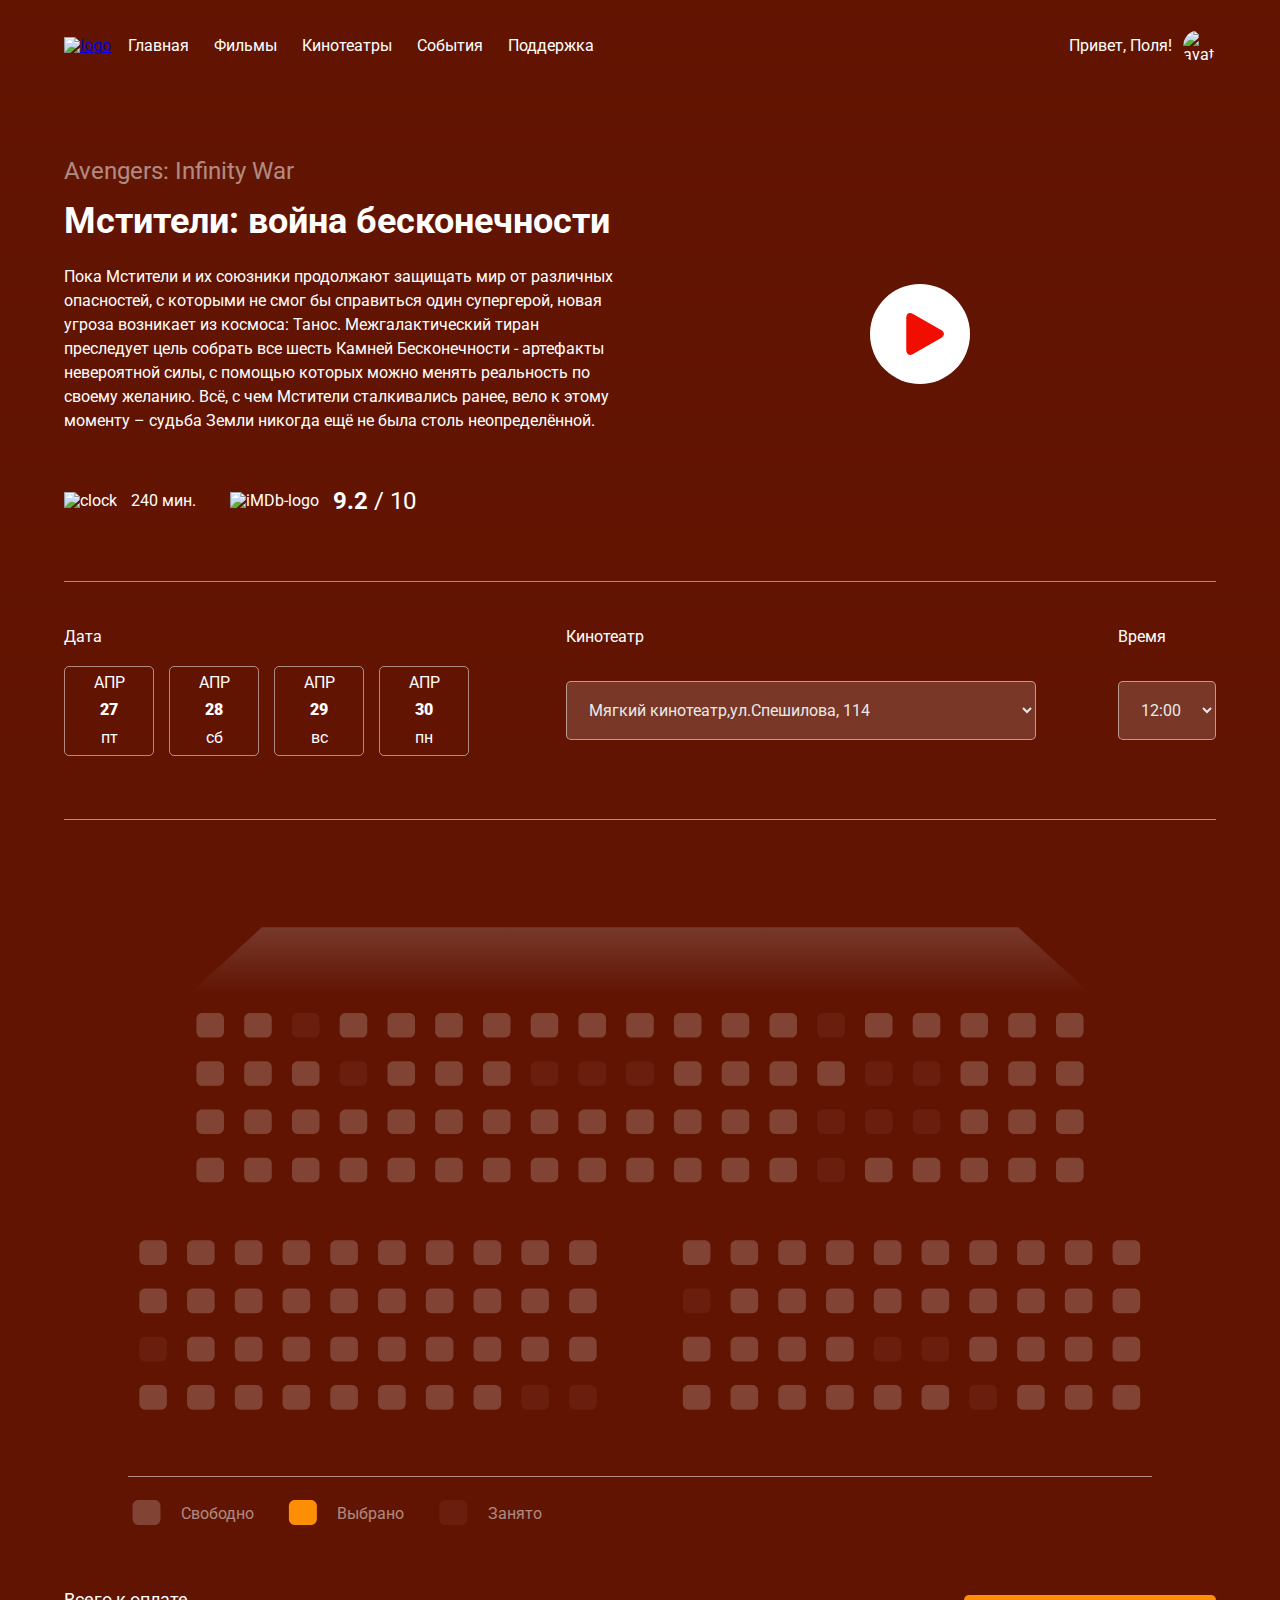
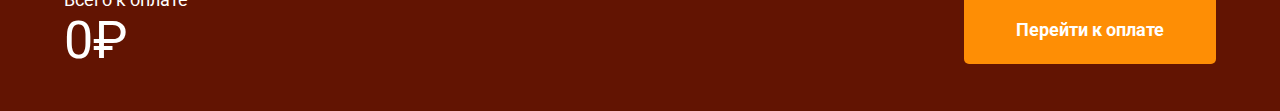
==== index.html @ c2a2f1db "4 урок" ====
<!DOCTYPE html>
<html lang="en">
<head>
	<meta charset="UTF-8">
	<meta name="viewport" content="width=device-width, initial-scale=1.0">
	<title>Online Cinema</title>
	<link rel="stylesheet" href="CSS/style.css">
	<link rel="stylesheet" href="CSS/normalize.css">

	<link rel="stylesheet" href="CSS/videotube.min.css"/>

	<link rel="preconnect" href="https://fonts.googleapis.com">
	<link rel="preconnect" href="https://fonts.gstatic.com" crossorigin>
	<link href="https://fonts.googleapis.com/css2?family=Roboto&display=swap" rel="stylesheet">
</head>
<body>
	<header class="header">
		<div class="navbar container">
			<a href="#">
				<img src="IMG/logo.svg" alt="logo">
			</a>

			<nav class="nav">
				<button class="m-menu">
					<svg width="25" height="14" viewBox="0 0 25 14" fill="none"
						 xmlns="http://www.w3.org/2000/svg">
						<line y1="0.5" x2="20" y2="0.5" stroke="white" />
						<line y1="5.5" x2="20" y2="5.5" stroke="white" />
						<line y1="10.5" x2="20" y2="10.5" stroke="white" />
					</svg>
					<span>Меню</span>
				</button>

				<ul class="menu">
					<li class="menu-item">
						<a href="#" class="menu-link">Главная</a>
					</li>
					<li class="menu-item">
						<a href="#" class="menu-link">Фильмы</a>
					</li>
					<li class="menu-item">
						<a href="#" class="menu-link">Кинотеатры</a>
					</li>
					<li class="menu-item">
						<a href="#" class="menu-link">События</a>
					</li>
					<li class="menu-item">
						<a href="#" class="menu-link">Поддержка</a>
					</li>
				</ul>
			</nav>
			<div class="user">
				<span class="">Привет, Поля!</span>
				<img class="avatar" src="IMG/мой_фотыч.jpg" alt="avatar">
			</div>
		</div>
		<!-- /.navbar -->
		<div class="film container">
			<div class="film-info">
				<small class="film-title-small"> Avengers: Infinity War</small>
				<h1 class="film-title">Мстители: война бесконечности</h1>
				<p class="film-description">
					Пока Мстители и их союзники продолжают защищать мир от различных опасностей, с которыми не смог бы справиться один супергерой, новая угроза возникает из космоса: Танос. Межгалактический тиран преследует цель собрать все шесть Камней Бесконечности - артефакты невероятной силы, с помощью которых можно менять реальность по своему желанию. Всё, с чем Мстители сталкивались ранее, вело к этому моменту – судьба Земли никогда ещё не была столь неопределённой.
				</p>
				<div class="film-details">
					<div class="time">
						<img src="IMG/clock.svg" alt="clock" class="time-icon" />
						<span class="time-counter">240 мин.</span>
					</div>
					<div class="rating">
						<img src="IMG/iMBb.png" alt="iMDb-logo" class="rating-icon">
						<span class="rating-counter">
							<strong class="rating-current">9.2</strong> / 10
						</span>
					</div>
				</div>
			</div>
			<!-- /.film-info -->

			<a href="https://www.youtube.com/watch?v=6SImf4Srjmg" class="film-trailer tube">
				<svg width="100" height="100" viewBox="0 0 100 100" fill="none" xmlns="http://www.w3.org/2000/svg">
					<circle cx="50" cy="50" r="50" fill="white" />
					<g clip-path="url(#clip0_1_158)">
						<path d="M43.0758 30.0033C39.3071 27.8416 36.2518 29.6125 36.2518 33.9556V66.0059C36.2518 70.3533 39.3071 72.1219 43.0758 69.9623L71.0893 53.8967C74.8592 51.7342 74.8592 48.2306 71.0893 46.0686L43.0758 30.0033Z" fill="#F20D01" />
					</g>
					<defs>
						<clipPath id="clip0_1_158">
							<rect width="41.8013" height="41.8013" fill="white" transform="translate(34.1837 29.0816)" />
						</clipPath>
					</defs>
				</svg>
			</a>
		</div>
		<!-- /.film -->
		<div class="session container">
			<div class="session-date">
				<span class="session-label">Дата</span>
				<div class="session-date-block">
					<div class="session-date-item">
						<span class="session-month">АПР</span>
						<span class="session-day">27</span>
						<span class="session-week">пт</span>
					</div>
					<div class="session-date-item">
						<span class="session-month">АПР</span>
						<span class="session-day">28</span>
						<span class="session-week">сб</span>
					</div>
					<div class="session-date-item">
						<span class="session-month">АПР</span>
						<span class="session-day">29</span>
						<span class="session-week">вс</span>
					</div>
					<div class="session-date-item">
						<span class="session-month">АПР</span>
						<span class="session-day">30</span>
						<span class="session-week">пн</span>
					</div>
				</div>
			</div>
			<!-- /.date -->
			<div class="session-sinema">
				<span class="session-label">Кинотеатр</span>
				<select class="select select-cinema" name="cinema">
					<option value="Мягкий кинотеатр,ул.Спешилова, 114">
						Мягкий кинотеатр,ул.Спешилова, 114
					</option>
					<option value="Киномакс, ул. Мира, 41/1">
						Киномакс, ул. Мира, 41/1
					</option>
					<option value=" 7D Avatar, ш. Космонавтов, 162Б">
						7D Avatar, ш. Космонавтов, 162Б
					</option>
				</select>
			</div>
			<!-- /.sinema -->
			<div class="session-time">
				<span class="session-label">Время</span>
				<select class="select select-time" name="time">
					<option value="12:00">12:00</option>
					<option value="16:30">16:30</option>
					<option value="17:30">17:30</option>
					<option value="22:00">22:00</option>
				</select>
			</div>
			<!-- /.session-time -->
		</div>
		<!-- /.session -->
	</header>
	<div class="scheme container">
		<svg class="scheme-svg"
			 viewBox="0 0 1170 600"
			 fill="none"
			 xmlns="http://www.w3.org/2000/svg">
			<path class="light"
				  d="M128 115L201.04 48H968.96L1042 115H128Z"
				  fill="url(#paint0_linear_13_374)" />
			<line x1="76" y1="43" x2="1094" y2="43" />
			<path d="M140.5 135C137.186 135 134.5 137.686 134.5 141V154C134.5 157.314 137.186 160 140.5 	160H156.5C159.814 160 162.5 157.314 162.5 154V141C162.5 137.686 159.814 135 156.5 135H140.5Z" />
			<path d="M189 135C185.686 135 183 137.686 183 141V154C183 157.314 185.686 160 189 160H205C208.314 160 211 157.314 211 154V141C211 137.686 208.314 135 205 135H189Z" />
			<path class="booked" d="M237.5 135C234.186 135 231.5 137.686 231.5 141V154C231.5 157.314 234.186 160 237.5 160H253.5C256.814 160 259.5 157.314 259.5 154V141C259.5 137.686 256.814 135 253.5 135H237.5Z" />
			<path d="M286 135C282.686 135 280 137.686 280 141V154C280 157.314 282.686 160 286 160H302C305.314 160 308 157.314 308 154V141C308 137.686 305.314 135 302 135H286Z" />
			<path d="M334.5 135C331.186 135 328.5 137.686 328.5 141V154C328.5 157.314 331.186 160 334.5 160H350.5C353.814 160 356.5 157.314 356.5 154V141C356.5 137.686 353.814 135 350.5 135H334.5Z" />
			<path d="M383 135C379.686 135 377 137.686 377 141V154C377 157.314 379.686 160 383 160H399C402.314 160 405 157.314 405 154V141C405 137.686 402.314 135 399 135H383Z" />
			<path d="M431.5 135C428.186 135 425.5 137.686 425.5 141V154C425.5 157.314 428.186 160 431.5 160H447.5C450.814 160 453.5 157.314 453.5 154V141C453.5 137.686 450.814 135 447.5 135H431.5Z" />
			<path d="M480 135C476.686 135 474 137.686 474 141V154C474 157.314 476.686 160 480 160H496C499.314 160 502 157.314 502 154V141C502 137.686 499.314 135 496 135H480Z" />
			<path d="M528.5 135C525.186 135 522.5 137.686 522.5 141V154C522.5 157.314 525.186 160 528.5 160H544.5C547.814 160 550.5 157.314 550.5 154V141C550.5 137.686 547.814 135 544.5 135H528.5Z" />
			<path d="M577 135C573.686 135 571 137.686 571 141V154C571 157.314 573.686 160 577 160H593C596.314 160 599 157.314 599 154V141C599 137.686 596.314 135 593 135H577Z" />
			<path d="M625.5 135C622.186 135 619.5 137.686 619.5 141V154C619.5 157.314 622.186 160 625.5 160H641.5C644.814 160 647.5 157.314 647.5 154V141C647.5 137.686 644.814 135 641.5 135H625.5Z" />
			<path d="M674 135C670.686 135 668 137.686 668 141V154C668 157.314 670.686 160 674 160H690C693.314 160 696 157.314 696 154V141C696 137.686 693.314 135 690 135H674Z" />
			<path d="M722.5 135C719.186 135 716.5 137.686 716.5 141V154C716.5 157.314 719.186 160 722.5 160H738.5C741.814 160 744.5 157.314 744.5 154V141C744.5 137.686 741.814 135 738.5 135H722.5Z" />
			<path class="booked" d="M771 135C767.686 135 765 137.686 765 141V154C765 157.314 767.686 160 771 160H787C790.314 160 793 157.314 793 154V141C793 137.686 790.314 135 787 135H771Z" />
			<path d="M819.5 135C816.186 135 813.5 137.686 813.5 141V154C813.5 157.314 816.186 160 819.5 160H835.5C838.814 160 841.5 157.314 841.5 154V141C841.5 137.686 838.814 135 835.5 135H819.5Z" />
			<path d="M868 135C864.686 135 862 137.686 862 141V154C862 157.314 864.686 160 868 160H884C887.314 160 890 157.314 890 154V141C890 137.686 887.314 135 884 135H868Z" />
			<path d="M916.5 135C913.186 135 910.5 137.686 910.5 141V154C910.5 157.314 913.186 160 916.5 160H932.5C935.814 160 938.5 157.314 938.5 154V141C938.5 137.686 935.814 135 932.5 135H916.5Z" />
			<path d="M965 135C961.686 135 959 137.686 959 141V154C959 157.314 961.686 160 965 160H981C984.314 160 987 157.314 987 154V141C987 137.686 984.314 135 981 135H965Z" />
			<path d="M1013.5 135C1010.19 135 1007.5 137.686 1007.5 141V154C1007.5 157.314 1010.19 160 1013.5 160H1029.5C1032.81 160 1035.5 157.314 1035.5 154V141C1035.5 137.686 1032.81 135 1029.5 135H1013.5Z" />
			<path d="M140.5 184C137.186 184 134.5 186.686 134.5 190V203C134.5 206.314 137.186 209 140.5 209H156.5C159.814 209 162.5 206.314 162.5 203V190C162.5 186.686 159.814 184 156.5 184H140.5Z" />
			<path d="M189 184C185.686 184 183 186.686 183 190V203C183 206.314 185.686 209 189 209H205C208.314 209 211 206.314 211 203V190C211 186.686 208.314 184 205 184H189Z" />
			<path d="M237.5 184C234.186 184 231.5 186.686 231.5 190V203C231.5 206.314 234.186 209 237.5 209H253.5C256.814 209 259.5 206.314 259.5 203V190C259.5 186.686 256.814 184 253.5 184H237.5Z" />
			<path class="booked" d="M286 184C282.686 184 280 186.686 280 190V203C280 206.314 282.686 209 286 209H302C305.314 209 308 206.314 308 203V190C308 186.686 305.314 184 302 184H286Z" />
			<path d="M334.5 184C331.186 184 328.5 186.686 328.5 190V203C328.5 206.314 331.186 209 334.5 209H350.5C353.814 209 356.5 206.314 356.5 203V190C356.5 186.686 353.814 184 350.5 184H334.5Z" />
			<path d="M383 184C379.686 184 377 186.686 377 190V203C377 206.314 379.686 209 383 209H399C402.314 209 405 206.314 405 203V190C405 186.686 402.314 184 399 184H383Z" />
			<path d="M431.5 184C428.186 184 425.5 186.686 425.5 190V203C425.5 206.314 428.186 209 431.5 209H447.5C450.814 209 453.5 206.314 453.5 203V190C453.5 186.686 450.814 184 447.5 184H431.5Z" />
			<path class="booked" d="M480 184C476.686 184 474 186.686 474 190V203C474 206.314 476.686 209 480 209H496C499.314 209 502 206.314 502 203V190C502 186.686 499.314 184 496 184H480Z" />
			<path class="booked" d="M528.5 184C525.186 184 522.5 186.686 522.5 190V203C522.5 206.314 525.186 209 528.5 209H544.5C547.814 209 550.5 206.314 550.5 203V190C550.5 186.686 547.814 184 544.5 184H528.5Z" />
			<path class="booked" d="M577 184C573.686 184 571 186.686 571 190V203C571 206.314 573.686 209 577 209H593C596.314 209 599 206.314 599 203V190C599 186.686 596.314 184 593 184H577Z" />
			<path d="M625.5 184C622.186 184 619.5 186.686 619.5 190V203C619.5 206.314 622.186 209 625.5 209H641.5C644.814 209 647.5 206.314 647.5 203V190C647.5 186.686 644.814 184 641.5 184H625.5Z" />
			<path d="M674 184C670.686 184 668 186.686 668 190V203C668 206.314 670.686 209 674 209H690C693.314 209 696 206.314 696 203V190C696 186.686 693.314 184 690 184H674Z" />
			<path d="M722.5 184C719.186 184 716.5 186.686 716.5 190V203C716.5 206.314 719.186 209 722.5 209H738.5C741.814 209 744.5 206.314 744.5 203V190C744.5 186.686 741.814 184 738.5 184H722.5Z" />
			<path d="M771 184C767.686 184 765 186.686 765 190V203C765 206.314 767.686 209 771 209H787C790.314 209 793 206.314 793 203V190C793 186.686 790.314 184 787 184H771Z" />
			<path class="booked" d="M819.5 184C816.186 184 813.5 186.686 813.5 190V203C813.5 206.314 816.186 209 819.5 209H835.5C838.814 209 841.5 206.314 841.5 203V190C841.5 186.686 838.814 184 835.5 184H819.5Z" />
			<path class="booked" d="M868 184C864.686 184 862 186.686 862 190V203C862 206.314 864.686 209 868 209H884C887.314 209 890 206.314 890 203V190C890 186.686 887.314 184 884 184H868Z" />
			<path d="M916.5 184C913.186 184 910.5 186.686 910.5 190V203C910.5 206.314 913.186 209 916.5 209H932.5C935.814 209 938.5 206.314 938.5 203V190C938.5 186.686 935.814 184 932.5 184H916.5Z" />
			<path d="M965 184C961.686 184 959 186.686 959 190V203C959 206.314 961.686 209 965 209H981C984.314 209 987 206.314 987 203V190C987 186.686 984.314 184 981 184H965Z" />
			<path d="M1013.5 184C1010.19 184 1007.5 186.686 1007.5 190V203C1007.5 206.314 1010.19 209 1013.5 209H1029.5C1032.81 209 1035.5 206.314 1035.5 203V190C1035.5 186.686 1032.81 184 1029.5 184H1013.5Z" />
			<path d="M140.5 233C137.186 233 134.5 235.686 134.5 239V252C134.5 255.314 137.186 258 140.5 258H156.5C159.814 258 162.5 255.314 162.5 252V239C162.5 235.686 159.814 233 156.5 233H140.5Z" />
			<path d="M189 233C185.686 233 183 235.686 183 239V252C183 255.314 185.686 258 189 258H205C208.314 258 211 255.314 211 252V239C211 235.686 208.314 233 205 233H189Z" />
			<path d="M237.5 233C234.186 233 231.5 235.686 231.5 239V252C231.5 255.314 234.186 258 237.5 258H253.5C256.814 258 259.5 255.314 259.5 252V239C259.5 235.686 256.814 233 253.5 233H237.5Z" />
			<path d="M286 233C282.686 233 280 235.686 280 239V252C280 255.314 282.686 258 286 258H302C305.314 258 308 255.314 308 252V239C308 235.686 305.314 233 302 233H286Z" />
			<path d="M334.5 233C331.186 233 328.5 235.686 328.5 239V252C328.5 255.314 331.186 258 334.5 258H350.5C353.814 258 356.5 255.314 356.5 252V239C356.5 235.686 353.814 233 350.5 233H334.5Z" />
			<path d="M383 233C379.686 233 377 235.686 377 239V252C377 255.314 379.686 258 383 258H399C402.314 258 405 255.314 405 252V239C405 235.686 402.314 233 399 233H383Z" />
			<path d="M431.5 233C428.186 233 425.5 235.686 425.5 239V252C425.5 255.314 428.186 258 431.5 258H447.5C450.814 258 453.5 255.314 453.5 252V239C453.5 235.686 450.814 233 447.5 233H431.5Z" />
			<path d="M480 233C476.686 233 474 235.686 474 239V252C474 255.314 476.686 258 480 258H496C499.314 258 502 255.314 502 252V239C502 235.686 499.314 233 496 233H480Z" />
			<path d="M528.5 233C525.186 233 522.5 235.686 522.5 239V252C522.5 255.314 525.186 258 528.5 258H544.5C547.814 258 550.5 255.314 550.5 252V239C550.5 235.686 547.814 233 544.5 233H528.5Z" />
			<path d="M577 233C573.686 233 571 235.686 571 239V252C571 255.314 573.686 258 577 258H593C596.314 258 599 255.314 599 252V239C599 235.686 596.314 233 593 233H577Z" />
			<path d="M625.5 233C622.186 233 619.5 235.686 619.5 239V252C619.5 255.314 622.186 258 625.5 258H641.5C644.814 258 647.5 255.314 647.5 252V239C647.5 235.686 644.814 233 641.5 233H625.5Z" />
			<path d="M674 233C670.686 233 668 235.686 668 239V252C668 255.314 670.686 258 674 258H690C693.314 258 696 255.314 696 252V239C696 235.686 693.314 233 690 233H674Z" />
			<path d="M722.5 233C719.186 233 716.5 235.686 716.5 239V252C716.5 255.314 719.186 258 722.5 258H738.5C741.814 258 744.5 255.314 744.5 252V239C744.5 235.686 741.814 233 738.5 233H722.5Z" />
			<path class="booked" d="M771 233C767.686 233 765 235.686 765 239V252C765 255.314 767.686 258 771 258H787C790.314 258 793 255.314 793 252V239C793 235.686 790.314 233 787 233H771Z" />
			<path class="booked" d="M819.5 233C816.186 233 813.5 235.686 813.5 239V252C813.5 255.314 816.186 258 819.5 258H835.5C838.814 258 841.5 255.314 841.5 252V239C841.5 235.686 838.814 233 835.5 233H819.5Z" />
			<path class="booked" d="M868 233C864.686 233 862 235.686 862 239V252C862 255.314 864.686 258 868 258H884C887.314 258 890 255.314 890 252V239C890 235.686 887.314 233 884 233H868Z" />
			<path d="M916.5 233C913.186 233 910.5 235.686 910.5 239V252C910.5 255.314 913.186 258 916.5 258H932.5C935.814 258 938.5 255.314 938.5 252V239C938.5 235.686 935.814 233 932.5 233H916.5Z" />
			<path d="M965 233C961.686 233 959 235.686 959 239V252C959 255.314 961.686 258 965 258H981C984.314 258 987 255.314 987 252V239C987 235.686 984.314 233 981 233H965Z" />
			<path d="M1013.5 233C1010.19 233 1007.5 235.686 1007.5 239V252C1007.5 255.314 1010.19 258 1013.5 258H1029.5C1032.81 258 1035.5 255.314 1035.5 252V239C1035.5 235.686 1032.81 233 1029.5 233H1013.5Z" />
			<path d="M140.5 282C137.186 282 134.5 284.686 134.5 288V301C134.5 304.314 137.186 307 140.5 307H156.5C159.814 307 162.5 304.314 162.5 301V288C162.5 284.686 159.814 282 156.5 282H140.5Z" />
			<path d="M189 282C185.686 282 183 284.686 183 288V301C183 304.314 185.686 307 189 307H205C208.314 307 211 304.314 211 301V288C211 284.686 208.314 282 205 282H189Z" />
			<path d="M237.5 282C234.186 282 231.5 284.686 231.5 288V301C231.5 304.314 234.186 307 237.5 307H253.5C256.814 307 259.5 304.314 259.5 301V288C259.5 284.686 256.814 282 253.5 282H237.5Z" />
			<path d="M286 282C282.686 282 280 284.686 280 288V301C280 304.314 282.686 307 286 307H302C305.314 307 308 304.314 308 301V288C308 284.686 305.314 282 302 282H286Z" />
			<path d="M334.5 282C331.186 282 328.5 284.686 328.5 288V301C328.5 304.314 331.186 307 334.5 307H350.5C353.814 307 356.5 304.314 356.5 301V288C356.5 284.686 353.814 282 350.5 282H334.5Z" />
			<path d="M383 282C379.686 282 377 284.686 377 288V301C377 304.314 379.686 307 383 307H399C402.314 307 405 304.314 405 301V288C405 284.686 402.314 282 399 282H383Z" />
			<path d="M431.5 282C428.186 282 425.5 284.686 425.5 288V301C425.5 304.314 428.186 307 431.5 307H447.5C450.814 307 453.5 304.314 453.5 301V288C453.5 284.686 450.814 282 447.5 282H431.5Z" />
			<path d="M480 282C476.686 282 474 284.686 474 288V301C474 304.314 476.686 307 480 307H496C499.314 307 502 304.314 502 301V288C502 284.686 499.314 282 496 282H480Z" />
			<path d="M528.5 282C525.186 282 522.5 284.686 522.5 288V301C522.5 304.314 525.186 307 528.5 307H544.5C547.814 307 550.5 304.314 550.5 301V288C550.5 284.686 547.814 282 544.5 282H528.5Z" />
			<path d="M577 282C573.686 282 571 284.686 571 288V301C571 304.314 573.686 307 577 307H593C596.314 307 599 304.314 599 301V288C599 284.686 596.314 282 593 282H577Z" />
			<path d="M625.5 282C622.186 282 619.5 284.686 619.5 288V301C619.5 304.314 622.186 307 625.5 307H641.5C644.814 307 647.5 304.314 647.5 301V288C647.5 284.686 644.814 282 641.5 282H625.5Z" />
			<path d="M674 282C670.686 282 668 284.686 668 288V301C668 304.314 670.686 307 674 307H690C693.314 307 696 304.314 696 301V288C696 284.686 693.314 282 690 282H674Z" />
			<path d="M722.5 282C719.186 282 716.5 284.686 716.5 288V301C716.5 304.314 719.186 307 722.5 307H738.5C741.814 307 744.5 304.314 744.5 301V288C744.5 284.686 741.814 282 738.5 282H722.5Z" />
			<path class="booked" d="M771 282C767.686 282 765 284.686 765 288V301C765 304.314 767.686 307 771 307H787C790.314 307 793 304.314 793 301V288C793 284.686 790.314 282 787 282H771Z" />
			<path d="M819.5 282C816.186 282 813.5 284.686 813.5 288V301C813.5 304.314 816.186 307 819.5 307H835.5C838.814 307 841.5 304.314 841.5 301V288C841.5 284.686 838.814 282 835.5 282H819.5Z" />
			<path d="M868 282C864.686 282 862 284.686 862 288V301C862 304.314 864.686 307 868 307H884C887.314 307 890 304.314 890 301V288C890 284.686 887.314 282 884 282H868Z" />
			<path d="M916.5 282C913.186 282 910.5 284.686 910.5 288V301C910.5 304.314 913.186 307 916.5 307H932.5C935.814 307 938.5 304.314 938.5 301V288C938.5 284.686 935.814 282 932.5 282H916.5Z" />
			<path d="M965 282C961.686 282 959 284.686 959 288V301C959 304.314 961.686 307 965 307H981C984.314 307 987 304.314 987 301V288C987 284.686 984.314 282 981 282H965Z" />
			<path d="M1013.5 282C1010.19 282 1007.5 284.686 1007.5 288V301C1007.5 304.314 1010.19 307 1013.5 307H1029.5C1032.81 307 1035.5 304.314 1035.5 301V288C1035.5 284.686 1032.81 282 1029.5 282H1013.5Z" />
			<path d="M82.5 366C79.1863 366 76.5 368.686 76.5 372V385C76.5 388.314 79.1863 391 82.5 391H98.5C101.814 391 104.5 388.314 104.5 385V372C104.5 368.686 101.814 366 98.5 366H82.5Z" />
			<path d="M131 366C127.686 366 125 368.686 125 372V385C125 388.314 127.686 391 131 391H147C150.314 391 153 388.314 153 385V372C153 368.686 150.314 366 147 366H131Z" />
			<path d="M179.5 366C176.186 366 173.5 368.686 173.5 372V385C173.5 388.314 176.186 391 179.5 391H195.5C198.814 391 201.5 388.314 201.5 385V372C201.5 368.686 198.814 366 195.5 366H179.5Z" />
			<path d="M228 366C224.686 366 222 368.686 222 372V385C222 388.314 224.686 391 228 391H244C247.314 391 250 388.314 250 385V372C250 368.686 247.314 366 244 366H228Z" />
			<path d="M276.5 366C273.186 366 270.5 368.686 270.5 372V385C270.5 388.314 273.186 391 276.5 391H292.5C295.814 391 298.5 388.314 298.5 385V372C298.5 368.686 295.814 366 292.5 366H276.5Z" />
			<path d="M325 366C321.686 366 319 368.686 319 372V385C319 388.314 321.686 391 325 391H341C344.314 391 347 388.314 347 385V372C347 368.686 344.314 366 341 366H325Z" />
			<path d="M373.5 366C370.186 366 367.5 368.686 367.5 372V385C367.5 388.314 370.186 391 373.5 391H389.5C392.814 391 395.5 388.314 395.5 385V372C395.5 368.686 392.814 366 389.5 366H373.5Z" />
			<path d="M422 366C418.686 366 416 368.686 416 372V385C416 388.314 418.686 391 422 391H438C441.314 391 444 388.314 444 385V372C444 368.686 441.314 366 438 366H422Z" />
			<path d="M470.5 366C467.186 366 464.5 368.686 464.5 372V385C464.5 388.314 467.186 391 470.5 391H486.5C489.814 391 492.5 388.314 492.5 385V372C492.5 368.686 489.814 366 486.5 366H470.5Z" />
			<path d="M519 366C515.686 366 513 368.686 513 372V385C513 388.314 515.686 391 519 391H535C538.314 391 541 388.314 541 385V372C541 368.686 538.314 366 535 366H519Z" />
			<path d="M82.5 415C79.1863 415 76.5 417.686 76.5 421V434C76.5 437.314 79.1863 440 82.5 440H98.5C101.814 440 104.5 437.314 104.5 434V421C104.5 417.686 101.814 415 98.5 415H82.5Z" />
			<path d="M131 415C127.686 415 125 417.686 125 421V434C125 437.314 127.686 440 131 440H147C150.314 440 153 437.314 153 434V421C153 417.686 150.314 415 147 415H131Z" />
			<path d="M179.5 415C176.186 415 173.5 417.686 173.5 421V434C173.5 437.314 176.186 440 179.5 440H195.5C198.814 440 201.5 437.314 201.5 434V421C201.5 417.686 198.814 415 195.5 415H179.5Z" />
			<path d="M228 415C224.686 415 222 417.686 222 421V434C222 437.314 224.686 440 228 440H244C247.314 440 250 437.314 250 434V421C250 417.686 247.314 415 244 415H228Z" />
			<path d="M276.5 415C273.186 415 270.5 417.686 270.5 421V434C270.5 437.314 273.186 440 276.5 440H292.5C295.814 440 298.5 437.314 298.5 434V421C298.5 417.686 295.814 415 292.5 415H276.5Z" />
			<path d="M325 415C321.686 415 319 417.686 319 421V434C319 437.314 321.686 440 325 440H341C344.314 440 347 437.314 347 434V421C347 417.686 344.314 415 341 415H325Z" />
			<path d="M373.5 415C370.186 415 367.5 417.686 367.5 421V434C367.5 437.314 370.186 440 373.5 440H389.5C392.814 440 395.5 437.314 395.5 434V421C395.5 417.686 392.814 415 389.5 415H373.5Z" />
			<path d="M422 415C418.686 415 416 417.686 416 421V434C416 437.314 418.686 440 422 440H438C441.314 440 444 437.314 444 434V421C444 417.686 441.314 415 438 415H422Z" />
			<path d="M470.5 415C467.186 415 464.5 417.686 464.5 421V434C464.5 437.314 467.186 440 470.5 440H486.5C489.814 440 492.5 437.314 492.5 434V421C492.5 417.686 489.814 415 486.5 415H470.5Z" />
			<path d="M519 415C515.686 415 513 417.686 513 421V434C513 437.314 515.686 440 519 440H535C538.314 440 541 437.314 541 434V421C541 417.686 538.314 415 535 415H519Z" />
			<path class="booked" d="M82.5 464C79.1863 464 76.5 466.686 76.5 470V483C76.5 486.314 79.1863 489 82.5 489H98.5C101.814 489 104.5 486.314 104.5 483V470C104.5 466.686 101.814 464 98.5 464H82.5Z" />
			<path d="M131 464C127.686 464 125 466.686 125 470V483C125 486.314 127.686 489 131 489H147C150.314 489 153 486.314 153 483V470C153 466.686 150.314 464 147 464H131Z" />
			<path d="M179.5 464C176.186 464 173.5 466.686 173.5 470V483C173.5 486.314 176.186 489 179.5 489H195.5C198.814 489 201.5 486.314 201.5 483V470C201.5 466.686 198.814 464 195.5 464H179.5Z" />
			<path d="M228 464C224.686 464 222 466.686 222 470V483C222 486.314 224.686 489 228 489H244C247.314 489 250 486.314 250 483V470C250 466.686 247.314 464 244 464H228Z" />
			<path d="M276.5 464C273.186 464 270.5 466.686 270.5 470V483C270.5 486.314 273.186 489 276.5 489H292.5C295.814 489 298.5 486.314 298.5 483V470C298.5 466.686 295.814 464 292.5 464H276.5Z" />
			<path d="M325 464C321.686 464 319 466.686 319 470V483C319 486.314 321.686 489 325 489H341C344.314 489 347 486.314 347 483V470C347 466.686 344.314 464 341 464H325Z" />
			<path d="M373.5 464C370.186 464 367.5 466.686 367.5 470V483C367.5 486.314 370.186 489 373.5 489H389.5C392.814 489 395.5 486.314 395.5 483V470C395.5 466.686 392.814 464 389.5 464H373.5Z" />
			<path d="M422 464C418.686 464 416 466.686 416 470V483C416 486.314 418.686 489 422 489H438C441.314 489 444 486.314 444 483V470C444 466.686 441.314 464 438 464H422Z" />
			<path d="M470.5 464C467.186 464 464.5 466.686 464.5 470V483C464.5 486.314 467.186 489 470.5 489H486.5C489.814 489 492.5 486.314 492.5 483V470C492.5 466.686 489.814 464 486.5 464H470.5Z" />
			<path d="M519 464C515.686 464 513 466.686 513 470V483C513 486.314 515.686 489 519 489H535C538.314 489 541 486.314 541 483V470C541 466.686 538.314 464 535 464H519Z" />
			<path d="M82.5 513C79.1863 513 76.5 515.686 76.5 519V532C76.5 535.314 79.1863 538 82.5 538H98.5C101.814 538 104.5 535.314 104.5 532V519C104.5 515.686 101.814 513 98.5 513H82.5Z" />
			<path d="M131 513C127.686 513 125 515.686 125 519V532C125 535.314 127.686 538 131 538H147C150.314 538 153 535.314 153 532V519C153 515.686 150.314 513 147 513H131Z" />
			<path d="M179.5 513C176.186 513 173.5 515.686 173.5 519V532C173.5 535.314 176.186 538 179.5 538H195.5C198.814 538 201.5 535.314 201.5 532V519C201.5 515.686 198.814 513 195.5 513H179.5Z" />
			<path d="M228 513C224.686 513 222 515.686 222 519V532C222 535.314 224.686 538 228 538H244C247.314 538 250 535.314 250 532V519C250 515.686 247.314 513 244 513H228Z" />
			<path d="M276.5 513C273.186 513 270.5 515.686 270.5 519V532C270.5 535.314 273.186 538 276.5 538H292.5C295.814 538 298.5 535.314 298.5 532V519C298.5 515.686 295.814 513 292.5 513H276.5Z" />
			<path d="M325 513C321.686 513 319 515.686 319 519V532C319 535.314 321.686 538 325 538H341C344.314 538 347 535.314 347 532V519C347 515.686 344.314 513 341 513H325Z" />
			<path d="M373.5 513C370.186 513 367.5 515.686 367.5 519V532C367.5 535.314 370.186 538 373.5 538H389.5C392.814 538 395.5 535.314 395.5 532V519C395.5 515.686 392.814 513 389.5 513H373.5Z" />
			<path d="M422 513C418.686 513 416 515.686 416 519V532C416 535.314 418.686 538 422 538H438C441.314 538 444 535.314 444 532V519C444 515.686 441.314 513 438 513H422Z" />
			<path class="booked" d="M470.5 513C467.186 513 464.5 515.686 464.5 519V532C464.5 535.314 467.186 538 470.5 538H486.5C489.814 538 492.5 535.314 492.5 532V519C492.5 515.686 489.814 513 486.5 513H470.5Z" />
			<path class="booked" d="M519 513C515.686 513 513 515.686 513 519V532C513 535.314 515.686 538 519 538H535C538.314 538 541 535.314 541 532V519C541 515.686 538.314 513 535 513H519Z" />
			<path d="M634.5 366C631.186 366 628.5 368.686 628.5 372V385C628.5 388.314 631.186 391 634.5 391H650.5C653.814 391 656.5 388.314 656.5 385V372C656.5 368.686 653.814 366 650.5 366H634.5Z" />
			<path d="M683 366C679.686 366 677 368.686 677 372V385C677 388.314 679.686 391 683 391H699C702.314 391 705 388.314 705 385V372C705 368.686 702.314 366 699 366H683Z" />
			<path d="M731.5 366C728.186 366 725.5 368.686 725.5 372V385C725.5 388.314 728.186 391 731.5 391H747.5C750.814 391 753.5 388.314 753.5 385V372C753.5 368.686 750.814 366 747.5 366H731.5Z" />
			<path d="M780 366C776.686 366 774 368.686 774 372V385C774 388.314 776.686 391 780 391H796C799.314 391 802 388.314 802 385V372C802 368.686 799.314 366 796 366H780Z" />
			<path d="M828.5 366C825.186 366 822.5 368.686 822.5 372V385C822.5 388.314 825.186 391 828.5 391H844.5C847.814 391 850.5 388.314 850.5 385V372C850.5 368.686 847.814 366 844.5 366H828.5Z" />
			<path d="M877 366C873.686 366 871 368.686 871 372V385C871 388.314 873.686 391 877 391H893C896.314 391 899 388.314 899 385V372C899 368.686 896.314 366 893 366H877Z" />
			<path d="M925.5 366C922.186 366 919.5 368.686 919.5 372V385C919.5 388.314 922.186 391 925.5 391H941.5C944.814 391 947.5 388.314 947.5 385V372C947.5 368.686 944.814 366 941.5 366H925.5Z" />
			<path d="M974 366C970.686 366 968 368.686 968 372V385C968 388.314 970.686 391 974 391H990C993.314 391 996 388.314 996 385V372C996 368.686 993.314 366 990 366H974Z" />
			<path d="M1022.5 366C1019.19 366 1016.5 368.686 1016.5 372V385C1016.5 388.314 1019.19 391 1022.5 391H1038.5C1041.81 391 1044.5 388.314 1044.5 385V372C1044.5 368.686 1041.81 366 1038.5 366H1022.5Z" />
			<path d="M1071 366C1067.69 366 1065 368.686 1065 372V385C1065 388.314 1067.69 391 1071 391H1087C1090.31 391 1093 388.314 1093 385V372C1093 368.686 1090.31 366 1087 366H1071Z" />
			<path class="booked" d="M634.5 415C631.186 415 628.5 417.686 628.5 421V434C628.5 437.314 631.186 440 634.5 440H650.5C653.814 440 656.5 437.314 656.5 434V421C656.5 417.686 653.814 415 650.5 415H634.5Z" />
			<path d="M683 415C679.686 415 677 417.686 677 421V434C677 437.314 679.686 440 683 440H699C702.314 440 705 437.314 705 434V421C705 417.686 702.314 415 699 415H683Z" />
			<path d="M731.5 415C728.186 415 725.5 417.686 725.5 421V434C725.5 437.314 728.186 440 731.5 440H747.5C750.814 440 753.5 437.314 753.5 434V421C753.5 417.686 750.814 415 747.5 415H731.5Z" />
			<path d="M780 415C776.686 415 774 417.686 774 421V434C774 437.314 776.686 440 780 440H796C799.314 440 802 437.314 802 434V421C802 417.686 799.314 415 796 415H780Z" />
			<path d="M828.5 415C825.186 415 822.5 417.686 822.5 421V434C822.5 437.314 825.186 440 828.5 440H844.5C847.814 440 850.5 437.314 850.5 434V421C850.5 417.686 847.814 415 844.5 415H828.5Z" />
			<path d="M877 415C873.686 415 871 417.686 871 421V434C871 437.314 873.686 440 877 440H893C896.314 440 899 437.314 899 434V421C899 417.686 896.314 415 893 415H877Z" />
			<path d="M925.5 415C922.186 415 919.5 417.686 919.5 421V434C919.5 437.314 922.186 440 925.5 440H941.5C944.814 440 947.5 437.314 947.5 434V421C947.5 417.686 944.814 415 941.5 415H925.5Z" />
			<path d="M974 415C970.686 415 968 417.686 968 421V434C968 437.314 970.686 440 974 440H990C993.314 440 996 437.314 996 434V421C996 417.686 993.314 415 990 415H974Z" />
			<path d="M1022.5 415C1019.19 415 1016.5 417.686 1016.5 421V434C1016.5 437.314 1019.19 440 1022.5 440H1038.5C1041.81 440 1044.5 437.314 1044.5 434V421C1044.5 417.686 1041.81 415 1038.5 415H1022.5Z" />
			<path d="M1071 415C1067.69 415 1065 417.686 1065 421V434C1065 437.314 1067.69 440 1071 440H1087C1090.31 440 1093 437.314 1093 434V421C1093 417.686 1090.31 415 1087 415H1071Z" />
			<path d="M634.5 464C631.186 464 628.5 466.686 628.5 470V483C628.5 486.314 631.186 489 634.5 489H650.5C653.814 489 656.5 486.314 656.5 483V470C656.5 466.686 653.814 464 650.5 464H634.5Z" />
			<path d="M683 464C679.686 464 677 466.686 677 470V483C677 486.314 679.686 489 683 489H699C702.314 489 705 486.314 705 483V470C705 466.686 702.314 464 699 464H683Z" />
			<path d="M731.5 464C728.186 464 725.5 466.686 725.5 470V483C725.5 486.314 728.186 489 731.5 489H747.5C750.814 489 753.5 486.314 753.5 483V470C753.5 466.686 750.814 464 747.5 464H731.5Z" />
			<path d="M780 464C776.686 464 774 466.686 774 470V483C774 486.314 776.686 489 780 489H796C799.314 489 802 486.314 802 483V470C802 466.686 799.314 464 796 464H780Z" />
			<path class="booked" d="M828.5 464C825.186 464 822.5 466.686 822.5 470V483C822.5 486.314 825.186 489 828.5 489H844.5C847.814 489 850.5 486.314 850.5 483V470C850.5 466.686 847.814 464 844.5 464H828.5Z" />
			<path class="booked" d="M877 464C873.686 464 871 466.686 871 470V483C871 486.314 873.686 489 877 489H893C896.314 489 899 486.314 899 483V470C899 466.686 896.314 464 893 464H877Z" />
			<path d="M925.5 464C922.186 464 919.5 466.686 919.5 470V483C919.5 486.314 922.186 489 925.5 489H941.5C944.814 489 947.5 486.314 947.5 483V470C947.5 466.686 944.814 464 941.5 464H925.5Z" />
			<path d="M974 464C970.686 464 968 466.686 968 470V483C968 486.314 970.686 489 974 489H990C993.314 489 996 486.314 996 483V470C996 466.686 993.314 464 990 464H974Z" />
			<path d="M1022.5 464C1019.19 464 1016.5 466.686 1016.5 470V483C1016.5 486.314 1019.19 489 1022.5 489H1038.5C1041.81 489 1044.5 486.314 1044.5 483V470C1044.5 466.686 1041.81 464 1038.5 464H1022.5Z" />
			<path d="M1071 464C1067.69 464 1065 466.686 1065 470V483C1065 486.314 1067.69 489 1071 489H1087C1090.31 489 1093 486.314 1093 483V470C1093 466.686 1090.31 464 1087 464H1071Z" />
			<path d="M634.5 513C631.186 513 628.5 515.686 628.5 519V532C628.5 535.314 631.186 538 634.5 538H650.5C653.814 538 656.5 535.314 656.5 532V519C656.5 515.686 653.814 513 650.5 513H634.5Z" />
			<path d="M683 513C679.686 513 677 515.686 677 519V532C677 535.314 679.686 538 683 538H699C702.314 538 705 535.314 705 532V519C705 515.686 702.314 513 699 513H683Z" />
			<path d="M731.5 513C728.186 513 725.5 515.686 725.5 519V532C725.5 535.314 728.186 538 731.5 538H747.5C750.814 538 753.5 535.314 753.5 532V519C753.5 515.686 750.814 513 747.5 513H731.5Z" />
			<path d="M780 513C776.686 513 774 515.686 774 519V532C774 535.314 776.686 538 780 538H796C799.314 538 802 535.314 802 532V519C802 515.686 799.314 513 796 513H780Z" />
			<path d="M828.5 513C825.186 513 822.5 515.686 822.5 519V532C822.5 535.314 825.186 538 828.5 538H844.5C847.814 538 850.5 535.314 850.5 532V519C850.5 515.686 847.814 513 844.5 513H828.5Z" />
			<path d="M877 513C873.686 513 871 515.686 871 519V532C871 535.314 873.686 538 877 538H893C896.314 538 899 535.314 899 532V519C899 515.686 896.314 513 893 513H877Z" />
			<path class="booked" d="M925.5 513C922.186 513 919.5 515.686 919.5 519V532C919.5 535.314 922.186 538 925.5 538H941.5C944.814 538 947.5 535.314 947.5 532V519C947.5 515.686 944.814 513 941.5 513H925.5Z" />
			<path d="M974 513C970.686 513 968 515.686 968 519V532C968 535.314 970.686 538 974 538H990C993.314 538 996 535.314 996 532V519C996 515.686 993.314 513 990 513H974Z" />
			<path d="M1022.5 513C1019.19 513 1016.5 515.686 1016.5 519V532C1016.5 535.314 1019.19 538 1022.5 538H1038.5C1041.81 538 1044.5 535.314 1044.5 532V519C1044.5 515.686 1041.81 513 1038.5 513H1022.5Z" />
			<path d="M1071 513C1067.69 513 1065 515.686 1065 519V532C1065 535.314 1067.69 538 1071 538H1087C1090.31 538 1093 535.314 1093 532V519C1093 515.686 1090.31 513 1087 513H1071Z" />

			<defs>
				<linearGradient id="paint0_linear_13_374" x1="585" y1="48" x2="585" y2="115" gradientUnits="userSpaceOnUse">
					<stop stop-color="#C4C4C4" stop-opacity="0.21" />
					<stop offset="1" stop-color="#C4C4C4" stop-opacity="0" />
				</linearGradient>
			</defs>
		</svg>
		<div class="legend">
			<div class="legend-free l-label">
				<svg width="38" height="32" viewBox="0 0 38 32" fill="none" xmlns="http://www.w3.org/2000/svg">
					<path d="M10.5 1C7.18629 1 4.5 3.68629 4.5 7V20C4.5 23.3137 7.18629 26 10.5 26H26.5C29.8137 26 32.5 23.3137 32.5 20V7C32.5
					3.68629 29.8137 1 26.5 1H10.5Z" />
				</svg>
				<span class="legend-text">Свободно</span>
			</div>
			<div class="legend-active l-label">
				<svg width="38" height="32" viewBox="0 0 38 32"
					 fill="none" xmlns="http://www.w3.org/2000/svg">
					<path class="active"
						  d="M10.8906 1C7.57692 1 4.89062 3.68629 4.89062
						  7V20C4.89062 23.3137 7.57692 26 10.8906 26H26.8906C30.2043
						  26 32.8906 23.3137 32.8906 20V7C32.8906 3.68629 30.2043
						  1 26.8906 1H10.8906Z" />
				</svg>
				<span class="legend-active">Выбрано</span>
			</div>
			<div class="legend-brooked l-label">
				<svg width="39" height="32" viewBox="0 0 39 32"
					 fill="none" xmlns="http://www.w3.org/2000/svg">

					<path class="booked"
						  d="M11.3125 1C7.99879 1 5.3125 3.68629 5.3125 7V20C5.3125
						  23.3137 7.99879 26 11.3125 26H27.3125C30.6262 26 33.3125
						  23.3137 33.3125 20V7C33.3125 3.68629 30.6262 1 27.3125
						  1H11.3125Z" />
				</svg>
				<span class="legend-booked ">Занято</span>
			</div>
		</div>
		<!-- /.legend -->
	</div>
	<!-- /.scheme -->
	<div class="price container">

		<div class="price-tag">
			<span class="price-label">Всего к оплате</span>
			<span class="price-total">0</span><span class="ruble">₽</span>
		</div>
		<!-- /.price-tag -->

		<a href="#" class="button button-pay">Перейти к оплате</a>
	</div>
	<!-- /.price -->

	<script src="java/videotube.min.js"></script>
	<script src="java/scripts.js"></script>
</body>
</html>
---- CSS/style.css ----
* {
    box-sizing: border-box;
}

body {
    background-color: #621402;
    font-family: 'Roboto', sans-serif;
    color: #fff;
}
.container {
    max-width: 1170px;
    margin: auto;
    width: 90%;
}
.header {
    padding-bottom: 60px;
    background: linear-gradient(180deg, rgba(98, 20, 2, 0.31) 0%, #621402 85.62%),
    url('../IMG/bg.png') no-repeat center top / cover;
}
.m-menu {
    display: none;
}

.navbar {
    display: flex;
    align-items: center;
    padding-top: 30px;
    padding-bottom: 30px;
}
.nav {
    position: relative;
}
.menu {
    list-style-type: none;
    display: flex;
    margin: 0;
    padding-left: 17px;
}

.menu-item {
    margin-right: 25px;
}
.menu-link {
    text-decoration: none;
    color: white
}
.user {
    margin-left: auto;
    color: #fff;
    display: flex;
    align-items: center;
}
.avatar{
    width: 33px;
    height: 33px;
    border-radius: 50%;
    margin-left: 11px;
}
.film {
    margin-top: 60px;
    color: #fff;
}
.film-title-small {
    opacity: 0.5;
    font-size: 24px;
    line-height: 150%;
}
.film-title {
    font-size: 36px;
    line-height: 42px;
    margin-top: 11px;
    margin-bottom: 23px;
}
.film-description {
    font-size: 16px;
    line-height: 150%;
    max-width: 560px;
}
.film {
    display: flex;
    align-items: center;
}
.film-trailer{
    margin: auto;
}
.film-details{
    margin-top: 50px;
    display: flex;
    align-items: center;
}
.time {
    display: flex;
    align-items: center;
}
.time-icon {
    margin-right: 14px;
}
.rating{
    display: flex;
    align-items: center;
    margin-left: 34px;
}
.rating-counter{
    font-size: 24px;
    line-height: 150%;
}
.rating-icon {
    margin-right: 14px;
}
.session {
    margin-top: 62px;
    padding-top: 46px;
    padding-bottom: 63px;
    border-top: 1px solid rgba(255, 255, 255, 0.5);
    border-bottom: 1px solid rgba(255, 255, 255, 0.5);
    display: flex;
    justify-content: space-between;
    align-items: flex-start;
}
.session-label {
    display: block;
    margin-bottom: 20px;
}
.session-date-block {
    display: flex;
}
.session-date-item {
    cursor: pointer;
    display: flex;
    flex-direction: column;
    border: 1px solid rgba(255, 255, 255, 0.5);
    border-radius: 5px;
    text-align: center;
    width: 90px;
    height: 90px;
    align-items: center;
    justify-content: center;
    margin-right: 15px;
    transition: background-color 0.3s;
}
.session-month {
    font-size: 16px;
    line-height: 19px;
}
.session-day {
    font-weight: 900;
    font-style: 30px;
    line-height: 35px;
}
.session-week {
    font-style: 19px;
    line-height: 22px;
}
.session-date-item:hover {
    background-color: #fe8e05;
    color: #621402;
}
.select:hover {
    color: #d4d4d4;
}
.select {
    background: rgba(255, 255, 255, 0.15);
    border: 1px solid rgba(255, 255, 255, 0.5);
    border-radius: 5px;
    color: #e9e9e9;
    padding: 18px;
    cursor: pointer;
    margin-top: 15px;
}
.select-cinema {
    width: 470px;
}
.scheme-svg {
    max-width: 1170px;
}
.scheme path:not(.light) {
    fill: rgba(255, 255, 255, 0.2);
}
.scheme path:not(.light, .booked, .active):hover {
    fill: rgba(255, 255, 255, 0.5);
    cursor: pointer;
}
.scheme path.booked {
    fill: rgba(255, 255, 255, 0.05);
    cursor: not-allowed;
}
.scheme path.active{
    fill: #fe8e05;
}
.scheme path.active:hover {
    fill: rgba(254, 142, 5, 0.57);
    cursor: pointer;
}
.legend {
    display: flex;
    align-items: center;
    border-top: 1px solid rgba(255, 255, 255, 0.5);
    max-width: 1024px;
    width: 90%;
    margin: auto;
    padding-top: 22px;
    padding-bottom: 38px;
}
.l-label {
    display: flex;
    align-items: center;
    margin-right: 30px;
    color: rgba(255, 255, 255, 0.5);
}
.legend svg{
    margin-right: 15px;
}
.price {
    padding-top: 20px;
    padding-bottom: 40px;
    display: flex;
    align-items: center;
    justify-content: space-between;
}
.price-label {
    display: block;
    font-size: 18px;
    line-height: 21px;
}
.price-tag{
    font-size: 52px;
    line-height: 61px;
}
.button {
    display: block;
    background: #fe8e05;
    border-radius: 5px;
    text-decoration: none;
    color: #fff;
    font-weight: bold;
    font-size: 18px;
    line-height: 21px;
    padding: 24px 52px;
    transition: background-color 0.3s;
}
.button:hover {
    background: rgba(254, 142, 5, 0.7);
    color: rgba(255, 255, 255, 0.9);
}

@media (max-width: 1200px){
    .container {
        width: 960px;
    }
    .select-cinema{
        width: 100%;
    }
}
@media (max-width: 922px) {
    .container {
        width: 650px;
    }
    .session{
        flex-wrap: wrap;
    }
    .session-date {
        flex-basis: 70%;
        margin-bottom: 40px;
    }
    .session-time {
        order: 2;
    }
    .session-cinema{
        order: 3;
    }
    .menu-item {
        margin-right: 20px;
    }
}

@media (max-width: 768px) {
    .container {
        width: 560px;
    }
    .menu {
        position: absolute;
        left: 0;
        top: 40px;
        padding: 20px;
        margin-left: 15px;
        flex-direction: column;
        background-color: #621402;
        border-radius: 10px;
        border: 1px solid rgba(36, 36, 36, 0.18);
        z-index: 9;
        opacity: 0;
        visibility: hidden;
        transform: translateY(-10%);
        transition: opacity 0.8s, transform 0.3s;
    }
    .menu-item:not(:last-child) {
        margin-bottom: 10px;
    }
    .m-menu{
        display: block;
        background-color: transparent;
        border: none;
        width: 100px;
        height: 40px;
        margin-left: 10px;
        color: #fff;
        text-align:center;
        cursor: pointer;
    }
    .is-open {
        opacity: 1;
        visibility: visible;
        transform: translateY(0);
    }
    .film{
        flex-direction: column;
    }
    .film-trailer {
        margin-right: auto;
        margin-left: 0;
        margin-top: 40px;
    }
}
@media (max-width: 430px) {
    body{
        max-width: 430px;
        justify-content: center;
    }
    .container {
        width: 340px;
        margin-left: 20px;
    }
    .header {
        background: linear-gradient(180deg, rgba(98, 20, 2, 0.31) 0%, #621402 85.62%), url('../IMG/bg.jpg') no-repeat center top ;
        background-size: 830px 540px;
    }
    .menu {
        position: absolute;
        left: 0;
        top: 40px;
        padding: 20px;
        margin-left: 15px;
        flex-direction: column;
        background-color: #621402;
        border-radius: 10px;
        border: 1px solid rgba(36, 36, 36, 0.18);
        z-index: 9;
        opacity: 0;
        visibility: hidden;
        transform: translateY(-10%);
        transition: opacity 0.8s, transform 0.3s;
    }

    .menu-item:not(:last-child) {
        margin-bottom: 10px;
    }

    .m-menu {
        display: block;
        background-color: transparent;
        border: none;
        width: 100px;
        height: 40px;
        margin-left: 10px;
        color: #fff;
        text-align: center;
        cursor: pointer;
    }

    .is-open {
        opacity: 1;
        visibility: visible;
        transform: translateY(0);
    }

    .film {
        flex-direction: column;
    }

    .film-trailer {
        margin-right: auto;
        margin-left: 0;
        margin-top: 40px;
    }
    
    .legend{
        flex-direction:column;
        align-items:baseline;
    }
    .session-date{
        margin-bottom: 0;
    }
    .session-date-item {
        font-size: 11px;
        width: 75px;
        height: 75px;
    }
    .button {
        padding: 15px 38px;
        font-size: 15px;
    }
    .session-label {
        margin-bottom: 5px;
        margin-top: 20px;
    }
}
---- CSS/videotube.min.css ----
.videotube-modal-overlay {
    color: #fff;
    display: none;
    z-index: 995;
    opacity: 0;
    top: 0;
    left: 0;
    right: 0;
    bottom: 0;
    width: 100%;
    position: fixed;
    background: #000;
    text-align: center;
}
#videotube-modal-container {
    z-index:988;
    position: fixed;
    top: 0;
    left: 0;
    right: 0;
    bottom: 0;
    display: flex;
    justify-content: center;
    align-items: center;
}
#videotube-model{
    text-align: center;
    box-shadow: 0 0 40px #333;
}
#videotube-model-loading{
    position: fixed;
    z-index: 997;
    font-size: 1.5em;
    top: 49%;
    width: 5%;
    text-align: center;
    left: 45%;
}
#videotube-model-close{
    position: fixed;
    right: 15px;
    top: 15px;
    padding: 3px 13px;
    z-index: 999;
    font-size: 25px;
    text-shadow: 0 0 10px #fff;
    border-radius: 3px;
    cursor: pointer;
    -webkit-transition-duration: .1s;
    -moz-transition-duration: .1s;
    transition-duration: .1s;
}
#videotube-model-close:hover {background:#333;}
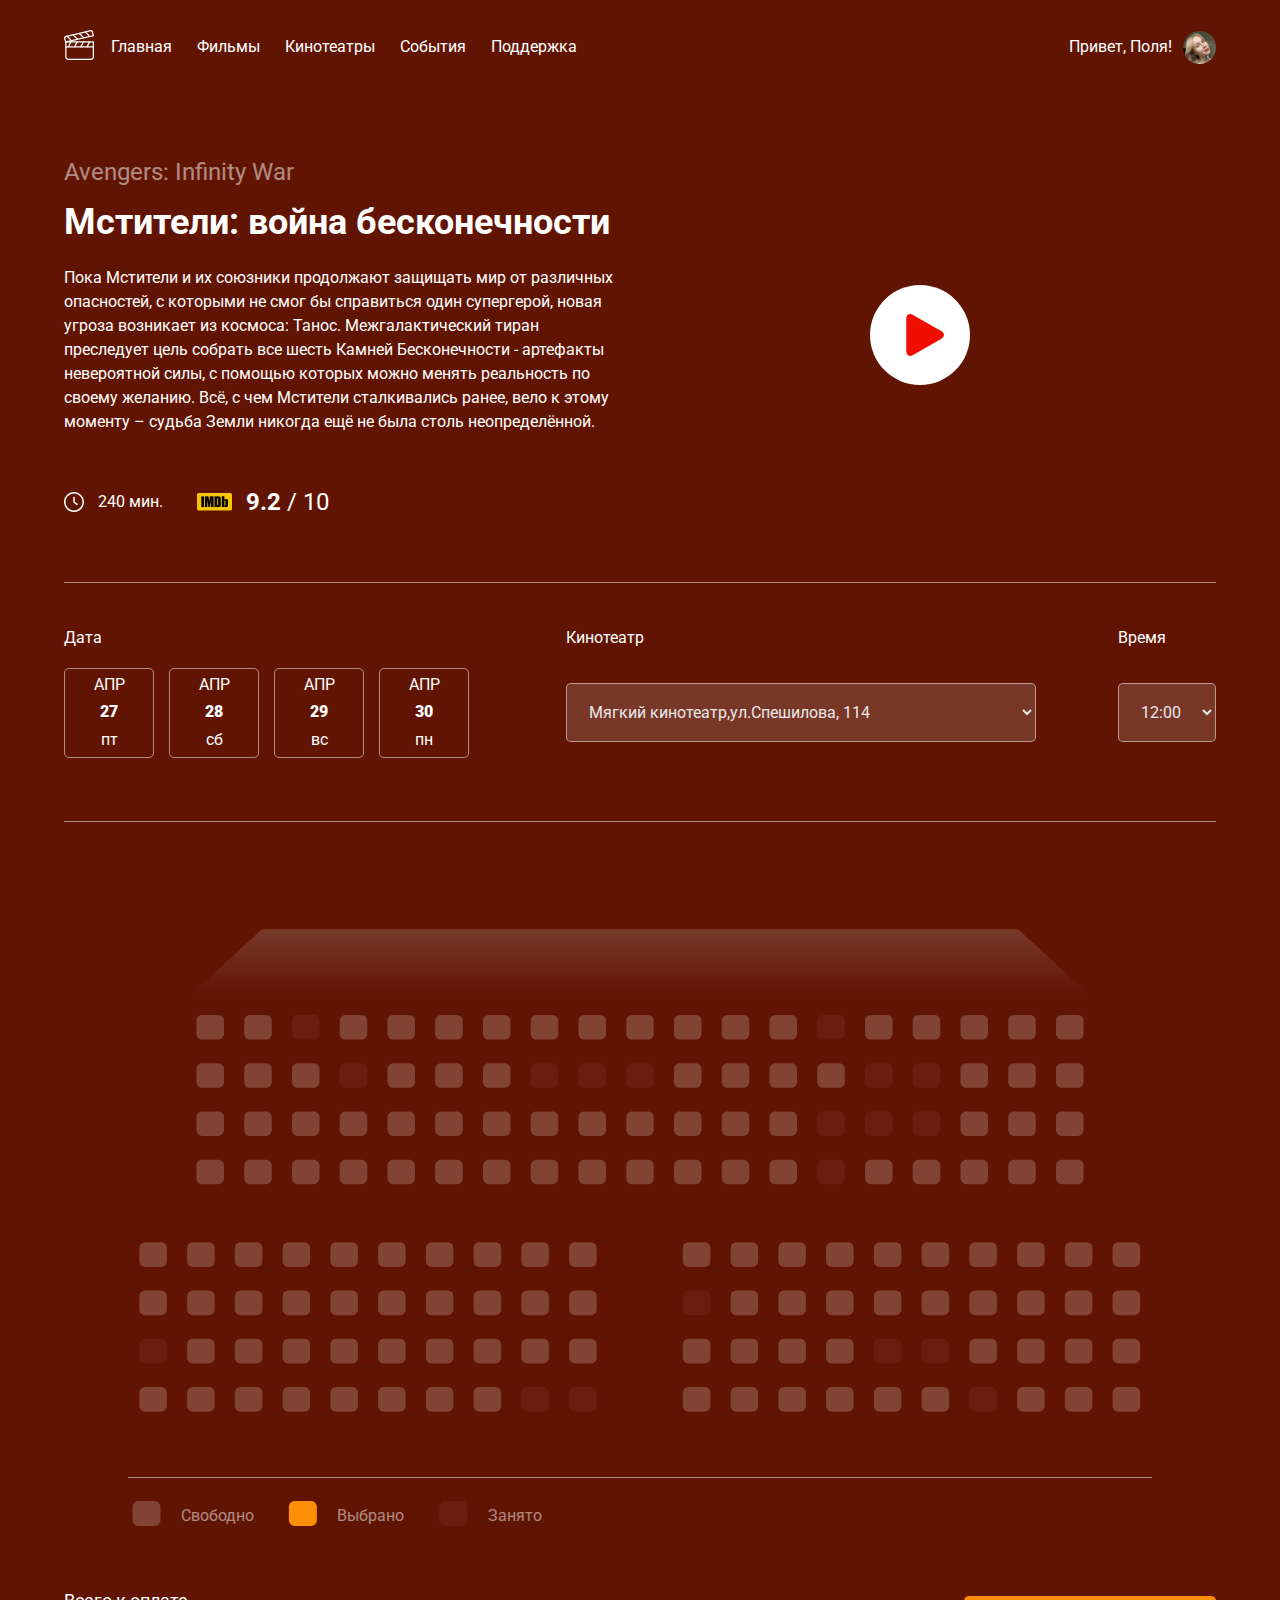
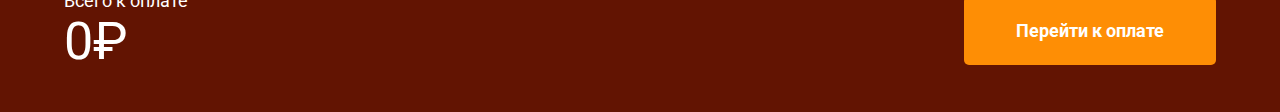
==== commit 5e4ec27a: "Update index.html" ====
--- a/index.html
+++ b/index.html
@@ -17,7 +17,7 @@
 	<header class="header">
 		<div class="navbar container">
 			<a href="#">
-				<img src="IMG/logo.svg" alt="logo">
+				<img src="img/logo.svg" alt="logo">
 			</a>
 
 			<nav class="nav">
@@ -51,7 +51,7 @@
 			</nav>
 			<div class="user">
 				<span class="">Привет, Поля!</span>
-				<img class="avatar" src="IMG/мой_фотыч.jpg" alt="avatar">
+				<img class="avatar" src="img/мой_фотыч.jpg" alt="avatar">
 			</div>
 		</div>
 		<!-- /.navbar -->
@@ -64,11 +64,11 @@
 				</p>
 				<div class="film-details">
 					<div class="time">
-						<img src="IMG/clock.svg" alt="clock" class="time-icon" />
+						<img src="img/clock.svg" alt="clock" class="time-icon" />
 						<span class="time-counter">240 мин.</span>
 					</div>
 					<div class="rating">
-						<img src="IMG/iMBb.png" alt="iMDb-logo" class="rating-icon">
+						<img src="img/iMBb.png" alt="iMDb-logo" class="rating-icon">
 						<span class="rating-counter">
 							<strong class="rating-current">9.2</strong> / 10
 						</span>
@@ -370,4 +370,4 @@
 	<script src="java/videotube.min.js"></script>
 	<script src="java/scripts.js"></script>
 </body>
-</html>+</html>
